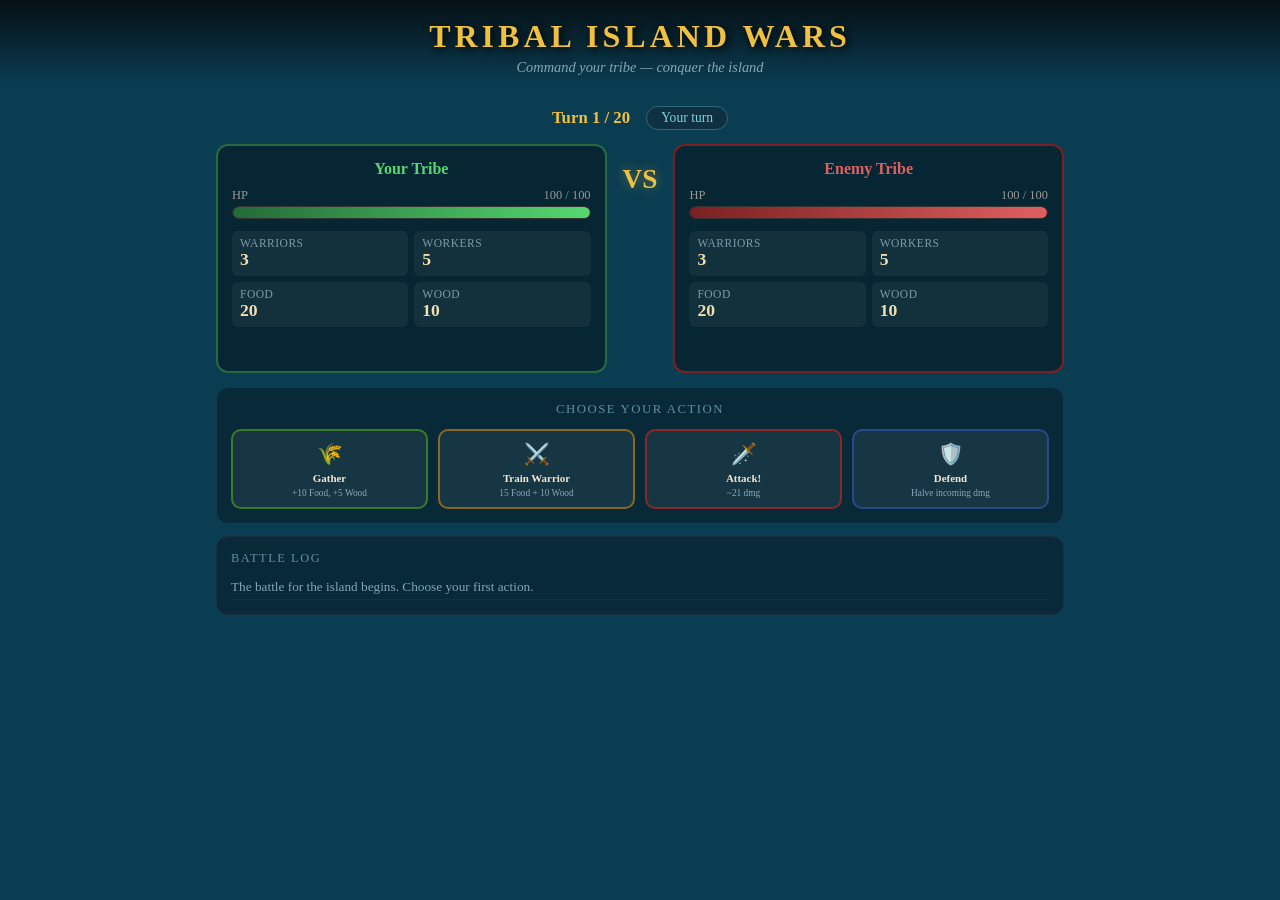
==== index.html @ c3340151 "Add tribal island turn-based strategy game Single-file browser game: player commands a tribe against" ====
<!DOCTYPE html>
<html lang="en">
<head>
<meta charset="UTF-8">
<meta name="viewport" content="width=device-width, initial-scale=1.0">
<title>Tribal Island Wars</title>
<style>
* { box-sizing: border-box; margin: 0; padding: 0; }

body {
  font-family: 'Georgia', serif;
  background: #0a3d52;
  color: #f0e6d3;
  min-height: 100vh;
  display: flex;
  flex-direction: column;
  align-items: center;
}

header {
  text-align: center;
  padding: 18px 20px 10px;
  width: 100%;
  background: linear-gradient(180deg, #061015 0%, transparent 100%);
}

h1 {
  font-size: 2em;
  color: #f0c040;
  text-shadow: 2px 2px 8px #000;
  letter-spacing: 4px;
}

.subtitle {
  color: #80a8b8;
  font-style: italic;
  font-size: 0.9em;
  margin-top: 4px;
}

.game-container {
  width: 100%;
  max-width: 880px;
  padding: 10px 16px 24px;
}

/* ── Turn bar ── */
.turn-bar {
  display: flex;
  justify-content: center;
  align-items: center;
  gap: 16px;
  margin: 10px 0 14px;
}

.turn-label {
  font-size: 1.05em;
  color: #f0c040;
  font-weight: bold;
}

.phase-pill {
  background: #0f3040;
  border: 1px solid #2a6a7a;
  border-radius: 20px;
  padding: 3px 14px;
  font-size: 0.85em;
  color: #80d0e0;
}

/* ── Tribes panel ── */
.tribes-panel {
  display: grid;
  grid-template-columns: 1fr auto 1fr;
  gap: 12px;
  margin-bottom: 14px;
  align-items: start;
}

.tribe-card {
  background: rgba(0,0,0,0.38);
  border-radius: 12px;
  padding: 14px;
  border: 2px solid transparent;
  transition: border-color 0.3s;
}
.tribe-card.player { border-color: #286a40; }
.tribe-card.enemy  { border-color: #7a2020; }

.tribe-name {
  font-size: 1em;
  font-weight: bold;
  text-align: center;
  margin-bottom: 10px;
}
.tribe-card.player .tribe-name { color: #55d870; }
.tribe-card.enemy  .tribe-name { color: #e06060; }

/* HP bar */
.hp-row {
  display: flex;
  justify-content: space-between;
  font-size: 0.78em;
  color: #999;
  margin-bottom: 3px;
}
.hp-bar {
  height: 13px;
  background: #111;
  border-radius: 7px;
  overflow: hidden;
  border: 1px solid #333;
  margin-bottom: 12px;
}
.hp-fill {
  height: 100%;
  border-radius: 7px;
  transition: width 0.4s ease;
}
.player .hp-fill        { background: linear-gradient(90deg, #246a36, #55d870); }
.player .hp-fill.low    { background: linear-gradient(90deg, #7a6000, #d0b000); }
.player .hp-fill.crit   { background: linear-gradient(90deg, #7a2000, #d04000); }
.enemy  .hp-fill        { background: linear-gradient(90deg, #7a2020, #e06060); }
.enemy  .hp-fill.low    { background: linear-gradient(90deg, #7a6000, #d0b000); }
.enemy  .hp-fill.crit   { background: linear-gradient(90deg, #7a2000, #d04000); }

/* Stats grid */
.stats-grid {
  display: grid;
  grid-template-columns: 1fr 1fr;
  gap: 6px;
}
.stat {
  background: rgba(255,255,255,0.05);
  border-radius: 6px;
  padding: 6px 8px;
}
.stat-label {
  font-size: 0.72em;
  color: #7a9aaa;
  text-transform: uppercase;
  letter-spacing: 0.5px;
}
.stat-value {
  font-size: 1.1em;
  font-weight: bold;
  color: #f0e0b0;
}

.badges {
  margin-top: 8px;
  min-height: 22px;
  display: flex;
  gap: 6px;
  flex-wrap: wrap;
}
.badge {
  border-radius: 4px;
  padding: 2px 8px;
  font-size: 0.74em;
  border: 1px solid;
}
.badge.defending {
  background: #101830;
  color: #6080e0;
  border-color: #2040a0;
}

/* VS */
.vs-col {
  display: flex;
  align-items: center;
  justify-content: center;
  padding: 20px 4px;
  font-size: 1.7em;
  font-weight: bold;
  color: #f0c040;
  text-shadow: 0 0 12px #f0c04070;
}

/* ── Action panel ── */
.action-panel {
  background: rgba(0,0,0,0.32);
  border-radius: 12px;
  padding: 14px;
  margin-bottom: 12px;
  border: 1px solid #1a3a4a;
}
.action-title {
  text-align: center;
  font-size: 0.8em;
  color: #6090a0;
  text-transform: uppercase;
  letter-spacing: 1.5px;
  margin-bottom: 12px;
}
.action-buttons {
  display: grid;
  grid-template-columns: repeat(4, 1fr);
  gap: 10px;
}
.action-btn {
  background: rgba(255,255,255,0.06);
  border: 2px solid rgba(255,255,255,0.12);
  border-radius: 10px;
  padding: 10px 6px 8px;
  cursor: pointer;
  color: #f0e6d3;
  font-family: inherit;
  text-align: center;
  transition: background 0.15s, transform 0.15s, border-color 0.15s;
  line-height: 1.3;
}
.action-btn:hover:not(:disabled) {
  transform: translateY(-2px);
  background: rgba(255,255,255,0.13);
}
.action-btn:active:not(:disabled) { transform: translateY(0); }
.action-btn:disabled { opacity: 0.38; cursor: not-allowed; }

.btn-icon { font-size: 1.55em; display: block; margin-bottom: 3px; }
.btn-name { font-size: 0.82em; font-weight: bold; display: block; }
.btn-cost { font-size: 0.7em; color: #8aa8b8; display: block; margin-top: 2px; }

.action-btn.gather { border-color: #3a7a28; }
.action-btn.gather:hover:not(:disabled) { background: rgba(58,122,40,0.22); }
.action-btn.train  { border-color: #8a6820; }
.action-btn.train:hover:not(:disabled)  { background: rgba(138,104,32,0.22); }
.action-btn.attack { border-color: #8a2828; }
.action-btn.attack:hover:not(:disabled) { background: rgba(138,40,40,0.22); }
.action-btn.defend { border-color: #284a8a; }
.action-btn.defend:hover:not(:disabled) { background: rgba(40,74,138,0.22); }

.enemy-thinking {
  text-align: center;
  color: #e06060;
  font-style: italic;
  font-size: 0.88em;
  padding: 6px;
  display: none;
}

/* ── Log panel ── */
.log-panel {
  background: rgba(0,0,0,0.32);
  border-radius: 12px;
  padding: 14px;
  border: 1px solid #1a2e3e;
  max-height: 180px;
  overflow-y: auto;
}
.log-title {
  font-size: 0.78em;
  color: #6090a0;
  text-transform: uppercase;
  letter-spacing: 1.5px;
  margin-bottom: 8px;
}
.log-entry {
  font-size: 0.83em;
  padding: 3px 0;
  border-bottom: 1px solid rgba(255,255,255,0.04);
  line-height: 1.45;
}
.log-entry.turn-header  { color: #f0c040; font-weight: bold; padding-top: 6px; }
.log-entry.player-act   { color: #70d880; }
.log-entry.enemy-act    { color: #e07070; }
.log-entry.combat       { color: #d8b840; }
.log-entry.info         { color: #80a8b8; }

/* ── Game Over overlay ── */
.gameover-overlay {
  display: none;
  position: fixed;
  inset: 0;
  background: rgba(0,0,0,0.82);
  z-index: 100;
  align-items: center;
  justify-content: center;
}
.gameover-overlay.show { display: flex; }
.gameover-card {
  background: #0a1824;
  border: 3px solid #f0c040;
  border-radius: 16px;
  padding: 36px 52px;
  text-align: center;
  max-width: 420px;
  width: 90%;
}
.gameover-title {
  font-size: 2.4em;
  font-weight: bold;
  margin-bottom: 10px;
}
.gameover-title.win  { color: #55d870; }
.gameover-title.lose { color: #e06060; }
.gameover-title.draw { color: #f0c040; }
.gameover-desc {
  color: #90aab8;
  margin-bottom: 24px;
  line-height: 1.5;
}
.restart-btn {
  background: #f0c040;
  color: #0a1824;
  border: none;
  border-radius: 8px;
  padding: 11px 28px;
  font-size: 0.95em;
  font-weight: bold;
  cursor: pointer;
  font-family: inherit;
  transition: background 0.2s;
}
.restart-btn:hover { background: #ffd060; }
</style>
</head>
<body>

<header>
  <h1>TRIBAL ISLAND WARS</h1>
  <p class="subtitle">Command your tribe — conquer the island</p>
</header>

<div class="game-container">

  <div class="turn-bar">
    <span class="turn-label" id="turn-label">Turn 1 / 20</span>
    <span class="phase-pill" id="phase-pill">Your turn</span>
  </div>

  <!-- Tribes -->
  <div class="tribes-panel">

    <div class="tribe-card player" id="player-card">
      <div class="tribe-name">Your Tribe</div>
      <div class="hp-row">
        <span>HP</span><span id="player-hp-text">100 / 100</span>
      </div>
      <div class="hp-bar">
        <div class="hp-fill" id="player-hp-fill" style="width:100%"></div>
      </div>
      <div class="stats-grid">
        <div class="stat"><div class="stat-label">Warriors</div><div class="stat-value" id="player-warriors">3</div></div>
        <div class="stat"><div class="stat-label">Workers</div><div class="stat-value" id="player-workers">5</div></div>
        <div class="stat"><div class="stat-label">Food</div><div class="stat-value" id="player-food">20</div></div>
        <div class="stat"><div class="stat-label">Wood</div><div class="stat-value" id="player-wood">10</div></div>
      </div>
      <div class="badges" id="player-badges"></div>
    </div>

    <div class="vs-col">VS</div>

    <div class="tribe-card enemy" id="enemy-card">
      <div class="tribe-name">Enemy Tribe</div>
      <div class="hp-row">
        <span>HP</span><span id="enemy-hp-text">100 / 100</span>
      </div>
      <div class="hp-bar">
        <div class="hp-fill" id="enemy-hp-fill" style="width:100%"></div>
      </div>
      <div class="stats-grid">
        <div class="stat"><div class="stat-label">Warriors</div><div class="stat-value" id="enemy-warriors">3</div></div>
        <div class="stat"><div class="stat-label">Workers</div><div class="stat-value" id="enemy-workers">5</div></div>
        <div class="stat"><div class="stat-label">Food</div><div class="stat-value" id="enemy-food">20</div></div>
        <div class="stat"><div class="stat-label">Wood</div><div class="stat-value" id="enemy-wood">10</div></div>
      </div>
      <div class="badges" id="enemy-badges"></div>
    </div>

  </div>

  <!-- Actions -->
  <div class="action-panel" id="action-panel">
    <div class="action-title">Choose Your Action</div>
    <div class="action-buttons">
      <button class="action-btn gather" onclick="playerAction('gather')">
        <span class="btn-icon">🌾</span>
        <span class="btn-name">Gather</span>
        <span class="btn-cost" id="gather-hint">+10 Food, +5 Wood</span>
      </button>
      <button class="action-btn train" onclick="playerAction('train')" id="btn-train">
        <span class="btn-icon">⚔️</span>
        <span class="btn-name">Train Warrior</span>
        <span class="btn-cost">15 Food + 10 Wood</span>
      </button>
      <button class="action-btn attack" onclick="playerAction('attack')" id="btn-attack">
        <span class="btn-icon">🗡️</span>
        <span class="btn-name">Attack!</span>
        <span class="btn-cost" id="attack-hint">~21 dmg</span>
      </button>
      <button class="action-btn defend" onclick="playerAction('defend')">
        <span class="btn-icon">🛡️</span>
        <span class="btn-name">Defend</span>
        <span class="btn-cost">Halve incoming dmg</span>
      </button>
    </div>
  </div>

  <div class="enemy-thinking" id="enemy-thinking">Enemy tribe is deciding...</div>

  <!-- Log -->
  <div class="log-panel" id="log-panel">
    <div class="log-title">Battle Log</div>
    <div id="log-entries"></div>
  </div>

</div>

<!-- Game Over -->
<div class="gameover-overlay" id="gameover-overlay">
  <div class="gameover-card">
    <div class="gameover-title" id="gameover-title">Victory!</div>
    <div class="gameover-desc" id="gameover-desc"></div>
    <button class="restart-btn" onclick="restartGame()">Play Again</button>
  </div>
</div>

<script>
// ── Constants ────────────────────────────────────────────────────
const TRAIN_FOOD    = 15;
const TRAIN_WOOD    = 10;
const ATK_PER_W     = 10;   // damage per attacking warrior
const DEF_PER_W     = 3;    // damage reduction per defending warrior
const MIN_DAMAGE    = 3;    // floor damage so attacks always sting
const DEFEND_MULTI  = 0.5;  // damage multiplier when tribe is defending
const MAX_TURNS     = 20;

// ── State ────────────────────────────────────────────────────────
let G = {};

function newTribe(name) {
  return { name, hp: 100, maxHp: 100, warriors: 3, workers: 5, food: 20, wood: 10, defending: false };
}

function initGame() {
  G = {
    turn: 1,
    phase: 'player',   // 'player' | 'enemy' | 'over'
    player: newTribe('Your Tribe'),
    enemy:  newTribe('Enemy Tribe'),
    log: []
  };
}

// ── Logging ──────────────────────────────────────────────────────
function addLog(text, cls = 'info') {
  G.log.push({ text, cls });
  renderLog();
}

function logTurn(n) {
  G.log.push({ text: `── Turn ${n} ──`, cls: 'turn-header' });
  renderLog();
}

// ── Damage calc ──────────────────────────────────────────────────
function calcDamage(attacker, defender) {
  let dmg = attacker.warriors * ATK_PER_W - defender.warriors * DEF_PER_W;
  dmg = Math.max(MIN_DAMAGE, dmg);
  if (defender.defending) dmg = Math.floor(dmg * DEFEND_MULTI);
  return dmg;
}

// ── Player turn ──────────────────────────────────────────────────
function playerAction(action) {
  if (G.phase !== 'player') return;

  const p = G.player;
  const e = G.enemy;

  logTurn(G.turn);

  switch (action) {
    case 'gather': {
      const f = p.workers * 2, w = p.workers * 1;
      p.food += f; p.wood += w;
      addLog(`Your tribe gathers: +${f} food, +${w} wood.`, 'player-act');
      break;
    }
    case 'train': {
      if (p.food < TRAIN_FOOD || p.wood < TRAIN_WOOD) {
        addLog('Not enough resources to train a warrior!', 'info');
        return;
      }
      p.food -= TRAIN_FOOD; p.wood -= TRAIN_WOOD; p.warriors++;
      addLog(`A new warrior joins your tribe! (${p.warriors} warriors total)`, 'player-act');
      break;
    }
    case 'attack': {
      if (p.warriors === 0) {
        addLog('You have no warriors to attack with!', 'info');
        return;
      }
      const dmg = calcDamage(p, e);
      e.hp = Math.max(0, e.hp - dmg);
      addLog(`Your warriors charge! Dealt ${dmg} damage.${e.defending ? ' (enemy was defending)' : ''}`, 'combat');
      break;
    }
    case 'defend': {
      p.defending = true;
      addLog('Your tribe raises defenses — incoming damage halved this turn.', 'player-act');
      break;
    }
  }

  G.phase = 'enemy';
  renderUI();
  if (checkOver()) return;

  setActionsEnabled(false);
  document.getElementById('enemy-thinking').style.display = 'block';
  setTimeout(enemyTurn, 800);
}

// ── Enemy AI ─────────────────────────────────────────────────────
function enemyTurn() {
  document.getElementById('enemy-thinking').style.display = 'none';

  const e = G.enemy;
  const p = G.player;
  e.defending = false;

  const canTrain     = e.food >= TRAIN_FOOD && e.wood >= TRAIN_WOOD;
  const needsRes     = e.food < TRAIN_FOOD || e.wood < TRAIN_WOOD;
  const hasWarriors  = e.warriors > 0;
  const r            = Math.random();

  let action;
  if (!hasWarriors || (needsRes && e.warriors < 3))    action = 'gather';
  else if (canTrain && e.warriors < 5 && r < 0.45)     action = 'train';
  else if (hasWarriors && r < 0.65)                    action = 'attack';
  else if (needsRes)                                   action = 'gather';
  else if (r < 0.5)                                    action = 'gather';
  else                                                 action = 'defend';

  switch (action) {
    case 'gather': {
      const f = e.workers * 2, w = e.workers * 1;
      e.food += f; e.wood += w;
      addLog(`Enemy tribe gathers: +${f} food, +${w} wood.`, 'enemy-act');
      break;
    }
    case 'train': {
      e.food -= TRAIN_FOOD; e.wood -= TRAIN_WOOD; e.warriors++;
      addLog(`Enemy tribe trains a new warrior! (${e.warriors} warriors total)`, 'enemy-act');
      break;
    }
    case 'attack': {
      const dmg = calcDamage(e, p);
      p.hp = Math.max(0, p.hp - dmg);
      addLog(`Enemy warriors attack! Dealt ${dmg} damage to your tribe.${p.defending ? ' (you were defending)' : ''}`, 'combat');
      break;
    }
    case 'defend': {
      e.defending = true;
      addLog('Enemy tribe raises defenses.', 'enemy-act');
      break;
    }
  }

  p.defending = false;
  G.turn++;
  G.phase = 'player';

  renderUI();
  setActionsEnabled(true);

  if (checkOver()) return;
  if (G.turn > MAX_TURNS) { endGame('timeout'); }
}

// ── Win condition ────────────────────────────────────────────────
function checkOver() {
  if (G.player.hp <= 0) { endGame('lose'); return true; }
  if (G.enemy.hp  <= 0) { endGame('win');  return true; }
  return false;
}

function endGame(result) {
  G.phase = 'over';
  setActionsEnabled(false);
  renderUI();

  const title = document.getElementById('gameover-title');
  const desc  = document.getElementById('gameover-desc');
  const p = G.player, e = G.enemy;

  if (result === 'win') {
    title.textContent = 'Victory!';
    title.className = 'gameover-title win';
    desc.textContent = 'Your warriors have crushed the enemy tribe. The island is yours!';
  } else if (result === 'lose') {
    title.textContent = 'Defeated';
    title.className = 'gameover-title lose';
    desc.textContent = 'Your tribe has fallen. The enemy claims the island.';
  } else {
    if (p.hp > e.hp) {
      title.textContent = 'Victory!';
      title.className = 'gameover-title win';
      desc.textContent = `20 turns are up! Your tribe stands stronger (${p.hp} vs ${e.hp} HP). You hold the island!`;
    } else if (e.hp > p.hp) {
      title.textContent = 'Defeated';
      title.className = 'gameover-title lose';
      desc.textContent = `20 turns are up. The enemy outlasted you (${e.hp} vs ${p.hp} HP). The island is lost.`;
    } else {
      title.textContent = 'Stalemate';
      title.className = 'gameover-title draw';
      desc.textContent = `Both tribes are equally matched after 20 turns. A tense peace settles over the island.`;
    }
  }

  document.getElementById('gameover-overlay').classList.add('show');
}

function restartGame() {
  document.getElementById('gameover-overlay').classList.remove('show');
  initGame();
  renderUI();
  setActionsEnabled(true);
  document.getElementById('log-entries').innerHTML = '';
  addLog('A new battle for the island begins. Choose your action wisely.', 'info');
}

// ── Render ───────────────────────────────────────────────────────
function renderUI() {
  const { player: p, enemy: e, turn } = G;

  document.getElementById('turn-label').textContent = `Turn ${Math.min(turn, MAX_TURNS)} / ${MAX_TURNS}`;
  document.getElementById('phase-pill').textContent  = G.phase === 'player' ? 'Your turn' : "Enemy's turn";

  renderTribe('player', p);
  renderTribe('enemy',  e);

  // Dynamic hints
  document.getElementById('gather-hint').textContent = `+${p.workers * 2} Food, +${p.workers} Wood`;
  const expectedDmg = calcDamage(p, e);
  document.getElementById('attack-hint').textContent = `~${expectedDmg} dmg`;

  // Button disabled states (during player's turn)
  document.getElementById('btn-train').disabled  = p.food < TRAIN_FOOD || p.wood < TRAIN_WOOD;
  document.getElementById('btn-attack').disabled = p.warriors === 0;
}

function renderTribe(side, tribe) {
  const pct = (tribe.hp / tribe.maxHp) * 100;
  document.getElementById(`${side}-hp-text`).textContent = `${tribe.hp} / ${tribe.maxHp}`;

  const fill = document.getElementById(`${side}-hp-fill`);
  fill.style.width = pct + '%';
  fill.className = 'hp-fill' + (pct <= 25 ? ' crit' : pct <= 50 ? ' low' : '');

  document.getElementById(`${side}-warriors`).textContent = tribe.warriors;
  document.getElementById(`${side}-workers`).textContent  = tribe.workers;
  document.getElementById(`${side}-food`).textContent     = tribe.food;
  document.getElementById(`${side}-wood`).textContent     = tribe.wood;

  const badges = document.getElementById(`${side}-badges`);
  badges.innerHTML = '';
  if (tribe.defending) {
    const b = document.createElement('span');
    b.className = 'badge defending';
    b.textContent = '🛡️ Defending';
    badges.appendChild(b);
  }
}

function renderLog() {
  const container = document.getElementById('log-entries');
  container.innerHTML = '';
  const recent = G.log.slice(-40);
  for (const entry of recent) {
    const div = document.createElement('div');
    div.className = `log-entry ${entry.cls}`;
    div.textContent = entry.text;
    container.appendChild(div);
  }
  const panel = document.getElementById('log-panel');
  panel.scrollTop = panel.scrollHeight;
}

function setActionsEnabled(enabled) {
  document.querySelectorAll('.action-btn').forEach(btn => {
    btn.disabled = !enabled;
  });
  if (enabled) {
    // Re-apply contextual disabled states
    document.getElementById('btn-train').disabled  = G.player.food < TRAIN_FOOD || G.player.wood < TRAIN_WOOD;
    document.getElementById('btn-attack').disabled = G.player.warriors === 0;
  }
}

// ── Boot ─────────────────────────────────────────────────────────
initGame();
renderUI();
addLog('The battle for the island begins. Choose your first action.', 'info');
</script>
</body>
</html>
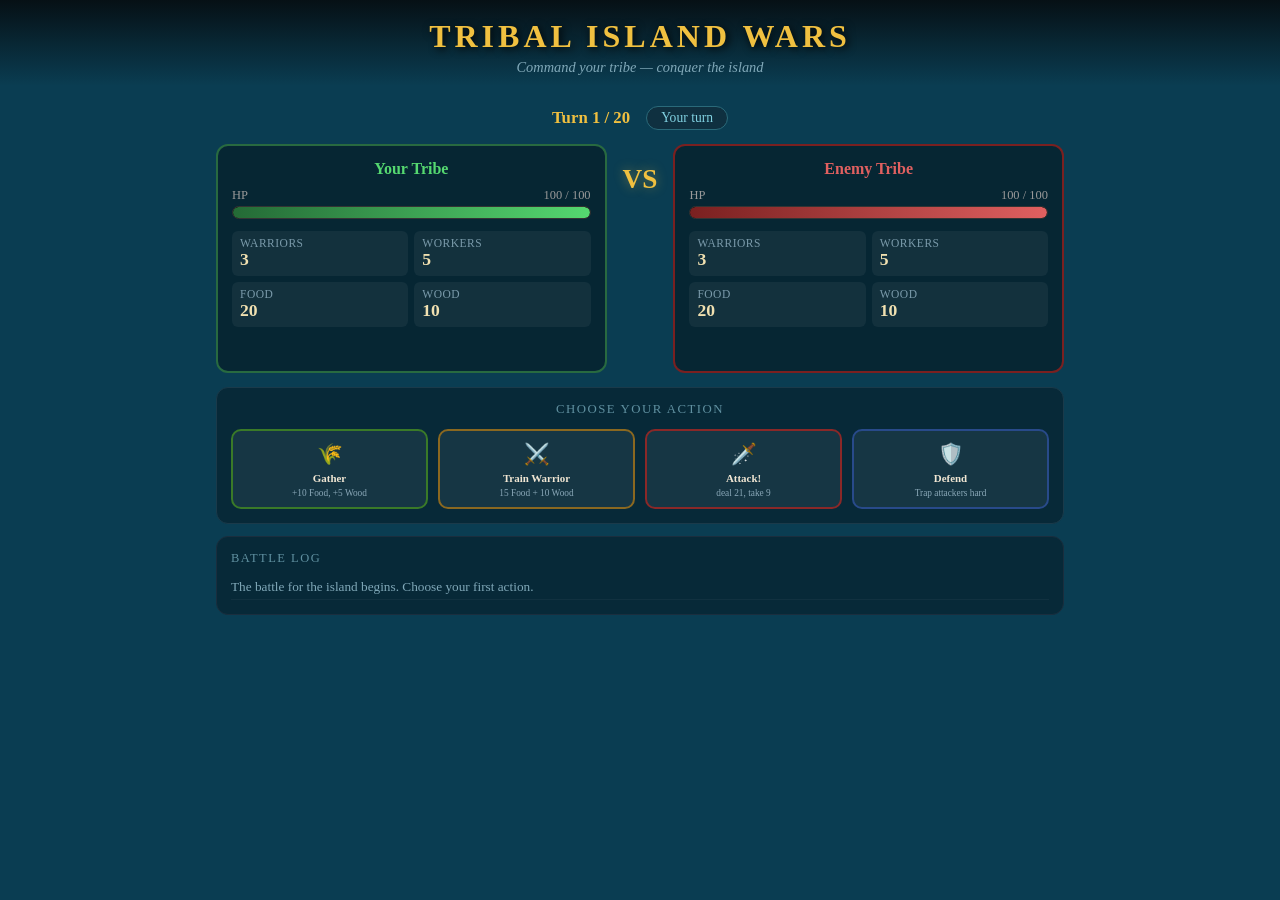
==== commit 122bb628: "Add mutual combat with defensive trap mechanic Attacking now deals damage to both sides. The attacke" ====
--- a/index.html
+++ b/index.html
@@ -393,7 +393,7 @@
       <button class="action-btn defend" onclick="playerAction('defend')">
         <span class="btn-icon">🛡️</span>
         <span class="btn-name">Defend</span>
-        <span class="btn-cost">Halve incoming dmg</span>
+        <span class="btn-cost">Trap attackers hard</span>
       </button>
     </div>
   </div>
@@ -419,13 +419,9 @@
 
 <script>
 // ── Constants ────────────────────────────────────────────────────
-const TRAIN_FOOD    = 15;
-const TRAIN_WOOD    = 10;
-const ATK_PER_W     = 10;   // damage per attacking warrior
-const DEF_PER_W     = 3;    // damage reduction per defending warrior
-const MIN_DAMAGE    = 3;    // floor damage so attacks always sting
-const DEFEND_MULTI  = 0.5;  // damage multiplier when tribe is defending
-const MAX_TURNS     = 20;
+const TRAIN_FOOD  = 15;
+const TRAIN_WOOD  = 10;
+const MAX_TURNS   = 20;
 
 // ── State ────────────────────────────────────────────────────────
 let G = {};
@@ -455,12 +451,22 @@
   renderLog();
 }
 
-// ── Damage calc ──────────────────────────────────────────────────
-function calcDamage(attacker, defender) {
-  let dmg = attacker.warriors * ATK_PER_W - defender.warriors * DEF_PER_W;
-  dmg = Math.max(MIN_DAMAGE, dmg);
-  if (defender.defending) dmg = Math.floor(dmg * DEFEND_MULTI);
-  return dmg;
+// ── Combat calc ──────────────────────────────────────────────────
+// Returns how much each side takes when `atk` attacks `def`.
+// If defender is defending: TRAP — attacker takes more than they deal.
+// Normal: attacker has clear advantage but still takes counter-damage.
+function calcCombat(atkW, defW, defIsDefending) {
+  if (defIsDefending) {
+    // Trap: defender was ready, punishes the attacker heavily
+    const attackerTakes = Math.max(5,  defW * 10 - atkW * 2);
+    const defenderTakes = Math.max(1,  atkW *  5 - defW * 1);
+    return { attackerTakes, defenderTakes };
+  } else {
+    // Normal fight: attacker deals ~2x what they receive
+    const defenderTakes = Math.max(3, atkW * 10 - defW * 3);
+    const attackerTakes = Math.max(1, defW *  5 - atkW * 2);
+    return { attackerTakes, defenderTakes };
+  }
 }
 
 // ── Player turn ──────────────────────────────────────────────────
@@ -493,14 +499,19 @@
         addLog('You have no warriors to attack with!', 'info');
         return;
       }
-      const dmg = calcDamage(p, e);
-      e.hp = Math.max(0, e.hp - dmg);
-      addLog(`Your warriors charge! Dealt ${dmg} damage.${e.defending ? ' (enemy was defending)' : ''}`, 'combat');
+      const { attackerTakes, defenderTakes } = calcCombat(p.warriors, e.warriors, e.defending);
+      e.hp = Math.max(0, e.hp - defenderTakes);
+      p.hp = Math.max(0, p.hp - attackerTakes);
+      if (e.defending) {
+        addLog(`You charged into their defenses! TRAP — you dealt ${defenderTakes} but took ${attackerTakes} damage!`, 'combat');
+      } else {
+        addLog(`Your warriors charge! Dealt ${defenderTakes} dmg, took ${attackerTakes} dmg in return.`, 'combat');
+      }
       break;
     }
     case 'defend': {
       p.defending = true;
-      addLog('Your tribe raises defenses — incoming damage halved this turn.', 'player-act');
+      addLog('Your tribe sets a defensive trap — attackers will suffer for it.', 'player-act');
       break;
     }
   }
@@ -522,18 +533,20 @@
   const p = G.player;
   e.defending = false;
 
-  const canTrain     = e.food >= TRAIN_FOOD && e.wood >= TRAIN_WOOD;
-  const needsRes     = e.food < TRAIN_FOOD || e.wood < TRAIN_WOOD;
-  const hasWarriors  = e.warriors > 0;
-  const r            = Math.random();
+  const canTrain    = e.food >= TRAIN_FOOD && e.wood >= TRAIN_WOOD;
+  const needsRes    = e.food < TRAIN_FOOD || e.wood < TRAIN_WOOD;
+  const hasWarriors = e.warriors > 0;
+  const playerStrong = p.warriors >= 4; // player likely to attack — good time to set trap
+  const r = Math.random();
 
   let action;
-  if (!hasWarriors || (needsRes && e.warriors < 3))    action = 'gather';
-  else if (canTrain && e.warriors < 5 && r < 0.45)     action = 'train';
-  else if (hasWarriors && r < 0.65)                    action = 'attack';
-  else if (needsRes)                                   action = 'gather';
-  else if (r < 0.5)                                    action = 'gather';
-  else                                                 action = 'defend';
+  if (!hasWarriors || (needsRes && e.warriors < 3))          action = 'gather';
+  else if (canTrain && e.warriors < 5 && r < 0.38)           action = 'train';
+  else if (playerStrong && e.warriors >= 3 && r < 0.35)      action = 'defend'; // lure trap
+  else if (hasWarriors && r < 0.62)                          action = 'attack';
+  else if (needsRes)                                         action = 'gather';
+  else if (r < 0.5)                                          action = 'gather';
+  else                                                       action = 'defend';
 
   switch (action) {
     case 'gather': {
@@ -548,14 +561,19 @@
       break;
     }
     case 'attack': {
-      const dmg = calcDamage(e, p);
-      p.hp = Math.max(0, p.hp - dmg);
-      addLog(`Enemy warriors attack! Dealt ${dmg} damage to your tribe.${p.defending ? ' (you were defending)' : ''}`, 'combat');
+      const { attackerTakes, defenderTakes } = calcCombat(e.warriors, p.warriors, p.defending);
+      p.hp = Math.max(0, p.hp - defenderTakes);
+      e.hp = Math.max(0, e.hp - attackerTakes);
+      if (p.defending) {
+        addLog(`Enemy charged into your trap! They dealt ${defenderTakes} but took ${attackerTakes} damage!`, 'combat');
+      } else {
+        addLog(`Enemy warriors attack! Dealt ${defenderTakes} dmg to you, took ${attackerTakes} dmg back.`, 'combat');
+      }
       break;
     }
     case 'defend': {
       e.defending = true;
-      addLog('Enemy tribe raises defenses.', 'enemy-act');
+      addLog('Enemy tribe sets a defensive trap!', 'enemy-act');
       break;
     }
   }
@@ -635,8 +653,10 @@
 
   // Dynamic hints
   document.getElementById('gather-hint').textContent = `+${p.workers * 2} Food, +${p.workers} Wood`;
-  const expectedDmg = calcDamage(p, e);
-  document.getElementById('attack-hint').textContent = `~${expectedDmg} dmg`;
+  const { attackerTakes: selfDmg, defenderTakes: dealDmg } = calcCombat(p.warriors, e.warriors, e.defending);
+  document.getElementById('attack-hint').textContent = e.defending
+    ? `TRAP! deal ${dealDmg}, take ${selfDmg}`
+    : `deal ${dealDmg}, take ${selfDmg}`;
 
   // Button disabled states (during player's turn)
   document.getElementById('btn-train').disabled  = p.food < TRAIN_FOOD || p.wood < TRAIN_WOOD;
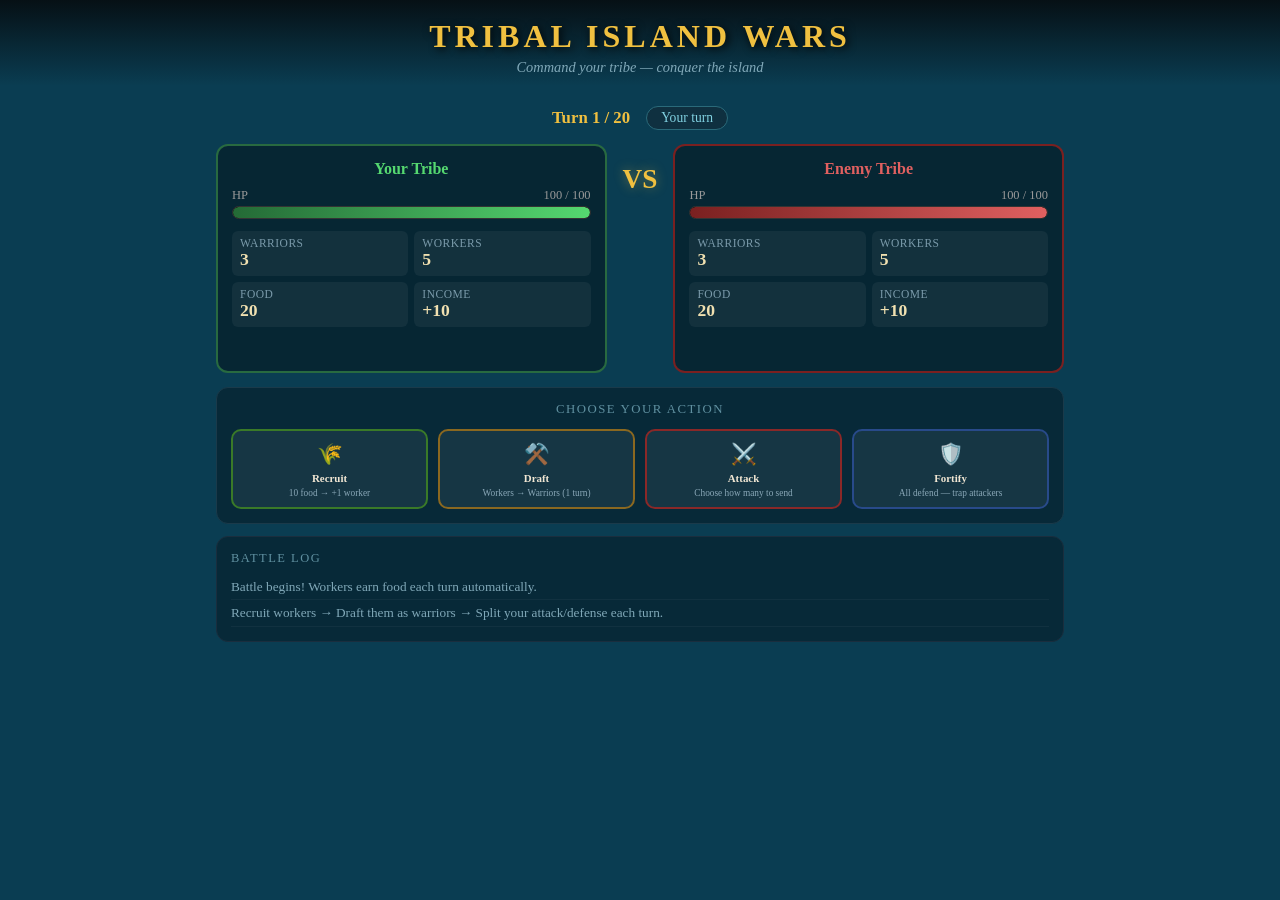
==== commit 681db9a7: "Redesign economy and combat split system - Remove Wood; Food is the only resource, earned automatica" ====
--- a/index.html
+++ b/index.html
@@ -6,313 +6,101 @@
 <title>Tribal Island Wars</title>
 <style>
 * { box-sizing: border-box; margin: 0; padding: 0; }
-
-body {
-  font-family: 'Georgia', serif;
-  background: #0a3d52;
-  color: #f0e6d3;
-  min-height: 100vh;
-  display: flex;
-  flex-direction: column;
-  align-items: center;
-}
-
-header {
-  text-align: center;
-  padding: 18px 20px 10px;
-  width: 100%;
-  background: linear-gradient(180deg, #061015 0%, transparent 100%);
-}
-
-h1 {
-  font-size: 2em;
-  color: #f0c040;
-  text-shadow: 2px 2px 8px #000;
-  letter-spacing: 4px;
-}
-
-.subtitle {
-  color: #80a8b8;
-  font-style: italic;
-  font-size: 0.9em;
-  margin-top: 4px;
-}
-
-.game-container {
-  width: 100%;
-  max-width: 880px;
-  padding: 10px 16px 24px;
-}
-
-/* ── Turn bar ── */
-.turn-bar {
-  display: flex;
-  justify-content: center;
-  align-items: center;
-  gap: 16px;
-  margin: 10px 0 14px;
-}
-
-.turn-label {
-  font-size: 1.05em;
-  color: #f0c040;
-  font-weight: bold;
-}
-
-.phase-pill {
-  background: #0f3040;
-  border: 1px solid #2a6a7a;
-  border-radius: 20px;
-  padding: 3px 14px;
-  font-size: 0.85em;
-  color: #80d0e0;
-}
-
-/* ── Tribes panel ── */
-.tribes-panel {
-  display: grid;
-  grid-template-columns: 1fr auto 1fr;
-  gap: 12px;
-  margin-bottom: 14px;
-  align-items: start;
-}
-
-.tribe-card {
-  background: rgba(0,0,0,0.38);
-  border-radius: 12px;
-  padding: 14px;
-  border: 2px solid transparent;
-  transition: border-color 0.3s;
-}
+body { font-family: 'Georgia', serif; background: #0a3d52; color: #f0e6d3; min-height: 100vh; display: flex; flex-direction: column; align-items: center; }
+header { text-align: center; padding: 18px 20px 10px; width: 100%; background: linear-gradient(180deg, #061015 0%, transparent 100%); }
+h1 { font-size: 2em; color: #f0c040; text-shadow: 2px 2px 8px #000; letter-spacing: 4px; }
+.subtitle { color: #80a8b8; font-style: italic; font-size: 0.9em; margin-top: 4px; }
+.game-container { width: 100%; max-width: 880px; padding: 10px 16px 24px; }
+
+.turn-bar { display: flex; justify-content: center; align-items: center; gap: 16px; margin: 10px 0 14px; }
+.turn-label { font-size: 1.05em; color: #f0c040; font-weight: bold; }
+.phase-pill { background: #0f3040; border: 1px solid #2a6a7a; border-radius: 20px; padding: 3px 14px; font-size: 0.85em; color: #80d0e0; }
+
+.tribes-panel { display: grid; grid-template-columns: 1fr auto 1fr; gap: 12px; margin-bottom: 14px; align-items: start; }
+.tribe-card { background: rgba(0,0,0,0.38); border-radius: 12px; padding: 14px; border: 2px solid transparent; }
 .tribe-card.player { border-color: #286a40; }
 .tribe-card.enemy  { border-color: #7a2020; }
-
-.tribe-name {
-  font-size: 1em;
-  font-weight: bold;
-  text-align: center;
-  margin-bottom: 10px;
-}
+.tribe-name { font-size: 1em; font-weight: bold; text-align: center; margin-bottom: 10px; }
 .tribe-card.player .tribe-name { color: #55d870; }
 .tribe-card.enemy  .tribe-name { color: #e06060; }
 
-/* HP bar */
-.hp-row {
-  display: flex;
-  justify-content: space-between;
-  font-size: 0.78em;
-  color: #999;
-  margin-bottom: 3px;
-}
-.hp-bar {
-  height: 13px;
-  background: #111;
-  border-radius: 7px;
-  overflow: hidden;
-  border: 1px solid #333;
-  margin-bottom: 12px;
-}
-.hp-fill {
-  height: 100%;
-  border-radius: 7px;
-  transition: width 0.4s ease;
-}
-.player .hp-fill        { background: linear-gradient(90deg, #246a36, #55d870); }
-.player .hp-fill.low    { background: linear-gradient(90deg, #7a6000, #d0b000); }
-.player .hp-fill.crit   { background: linear-gradient(90deg, #7a2000, #d04000); }
-.enemy  .hp-fill        { background: linear-gradient(90deg, #7a2020, #e06060); }
-.enemy  .hp-fill.low    { background: linear-gradient(90deg, #7a6000, #d0b000); }
-.enemy  .hp-fill.crit   { background: linear-gradient(90deg, #7a2000, #d04000); }
-
-/* Stats grid */
-.stats-grid {
-  display: grid;
-  grid-template-columns: 1fr 1fr;
-  gap: 6px;
-}
-.stat {
-  background: rgba(255,255,255,0.05);
-  border-radius: 6px;
-  padding: 6px 8px;
-}
-.stat-label {
-  font-size: 0.72em;
-  color: #7a9aaa;
-  text-transform: uppercase;
-  letter-spacing: 0.5px;
-}
-.stat-value {
-  font-size: 1.1em;
-  font-weight: bold;
-  color: #f0e0b0;
-}
-
-.badges {
-  margin-top: 8px;
-  min-height: 22px;
-  display: flex;
-  gap: 6px;
-  flex-wrap: wrap;
-}
-.badge {
-  border-radius: 4px;
-  padding: 2px 8px;
-  font-size: 0.74em;
-  border: 1px solid;
-}
-.badge.defending {
-  background: #101830;
-  color: #6080e0;
-  border-color: #2040a0;
-}
-
-/* VS */
-.vs-col {
-  display: flex;
-  align-items: center;
-  justify-content: center;
-  padding: 20px 4px;
-  font-size: 1.7em;
-  font-weight: bold;
-  color: #f0c040;
-  text-shadow: 0 0 12px #f0c04070;
-}
-
-/* ── Action panel ── */
-.action-panel {
-  background: rgba(0,0,0,0.32);
-  border-radius: 12px;
-  padding: 14px;
-  margin-bottom: 12px;
-  border: 1px solid #1a3a4a;
-}
-.action-title {
-  text-align: center;
-  font-size: 0.8em;
-  color: #6090a0;
-  text-transform: uppercase;
-  letter-spacing: 1.5px;
-  margin-bottom: 12px;
-}
-.action-buttons {
-  display: grid;
-  grid-template-columns: repeat(4, 1fr);
-  gap: 10px;
-}
-.action-btn {
-  background: rgba(255,255,255,0.06);
-  border: 2px solid rgba(255,255,255,0.12);
-  border-radius: 10px;
-  padding: 10px 6px 8px;
-  cursor: pointer;
-  color: #f0e6d3;
-  font-family: inherit;
-  text-align: center;
-  transition: background 0.15s, transform 0.15s, border-color 0.15s;
-  line-height: 1.3;
-}
-.action-btn:hover:not(:disabled) {
-  transform: translateY(-2px);
-  background: rgba(255,255,255,0.13);
-}
-.action-btn:active:not(:disabled) { transform: translateY(0); }
+.hp-row { display: flex; justify-content: space-between; font-size: 0.78em; color: #999; margin-bottom: 3px; }
+.hp-bar { height: 13px; background: #111; border-radius: 7px; overflow: hidden; border: 1px solid #333; margin-bottom: 12px; }
+.hp-fill { height: 100%; border-radius: 7px; transition: width 0.4s ease; }
+.player .hp-fill      { background: linear-gradient(90deg, #246a36, #55d870); }
+.player .hp-fill.low  { background: linear-gradient(90deg, #7a6000, #d0b000); }
+.player .hp-fill.crit { background: linear-gradient(90deg, #7a2000, #d04000); }
+.enemy  .hp-fill      { background: linear-gradient(90deg, #7a2020, #e06060); }
+.enemy  .hp-fill.low  { background: linear-gradient(90deg, #7a6000, #d0b000); }
+.enemy  .hp-fill.crit { background: linear-gradient(90deg, #7a2000, #d04000); }
+
+.stats-grid { display: grid; grid-template-columns: 1fr 1fr; gap: 6px; }
+.stat { background: rgba(255,255,255,0.05); border-radius: 6px; padding: 6px 8px; }
+.stat-label { font-size: 0.72em; color: #7a9aaa; text-transform: uppercase; letter-spacing: 0.5px; }
+.stat-value { font-size: 1.1em; font-weight: bold; color: #f0e0b0; }
+
+.badges { margin-top: 8px; min-height: 22px; display: flex; gap: 6px; flex-wrap: wrap; }
+.badge { border-radius: 4px; padding: 2px 8px; font-size: 0.74em; border: 1px solid; }
+.badge.training  { background: #101820; color: #c8d850; border-color: #505810; }
+.badge.fortified { background: #101830; color: #6080e0; border-color: #2040a0; }
+.badge.attacking { background: #200808; color: #e06060; border-color: #601010; }
+
+.vs-col { display: flex; align-items: center; justify-content: center; padding: 20px 4px; font-size: 1.7em; font-weight: bold; color: #f0c040; text-shadow: 0 0 12px #f0c04070; }
+
+.action-panel { background: rgba(0,0,0,0.32); border-radius: 12px; padding: 14px; margin-bottom: 12px; border: 1px solid #1a3a4a; }
+.action-title { text-align: center; font-size: 0.8em; color: #6090a0; text-transform: uppercase; letter-spacing: 1.5px; margin-bottom: 12px; }
+.action-buttons { display: grid; grid-template-columns: repeat(4, 1fr); gap: 10px; }
+.action-btn { background: rgba(255,255,255,0.06); border: 2px solid rgba(255,255,255,0.12); border-radius: 10px; padding: 10px 6px 8px; cursor: pointer; color: #f0e6d3; font-family: inherit; text-align: center; transition: background 0.15s, transform 0.15s; line-height: 1.3; }
+.action-btn:hover:not(:disabled) { transform: translateY(-2px); background: rgba(255,255,255,0.13); }
 .action-btn:disabled { opacity: 0.38; cursor: not-allowed; }
-
 .btn-icon { font-size: 1.55em; display: block; margin-bottom: 3px; }
 .btn-name { font-size: 0.82em; font-weight: bold; display: block; }
 .btn-cost { font-size: 0.7em; color: #8aa8b8; display: block; margin-top: 2px; }
-
-.action-btn.gather { border-color: #3a7a28; }
-.action-btn.gather:hover:not(:disabled) { background: rgba(58,122,40,0.22); }
-.action-btn.train  { border-color: #8a6820; }
-.action-btn.train:hover:not(:disabled)  { background: rgba(138,104,32,0.22); }
-.action-btn.attack { border-color: #8a2828; }
-.action-btn.attack:hover:not(:disabled) { background: rgba(138,40,40,0.22); }
-.action-btn.defend { border-color: #284a8a; }
-.action-btn.defend:hover:not(:disabled) { background: rgba(40,74,138,0.22); }
-
-.enemy-thinking {
-  text-align: center;
-  color: #e06060;
-  font-style: italic;
-  font-size: 0.88em;
-  padding: 6px;
-  display: none;
-}
-
-/* ── Log panel ── */
-.log-panel {
-  background: rgba(0,0,0,0.32);
-  border-radius: 12px;
-  padding: 14px;
-  border: 1px solid #1a2e3e;
-  max-height: 180px;
-  overflow-y: auto;
-}
-.log-title {
-  font-size: 0.78em;
-  color: #6090a0;
-  text-transform: uppercase;
-  letter-spacing: 1.5px;
-  margin-bottom: 8px;
-}
-.log-entry {
-  font-size: 0.83em;
-  padding: 3px 0;
-  border-bottom: 1px solid rgba(255,255,255,0.04);
-  line-height: 1.45;
-}
-.log-entry.turn-header  { color: #f0c040; font-weight: bold; padding-top: 6px; }
-.log-entry.player-act   { color: #70d880; }
-.log-entry.enemy-act    { color: #e07070; }
-.log-entry.combat       { color: #d8b840; }
-.log-entry.info         { color: #80a8b8; }
-
-/* ── Game Over overlay ── */
-.gameover-overlay {
-  display: none;
-  position: fixed;
-  inset: 0;
-  background: rgba(0,0,0,0.82);
-  z-index: 100;
-  align-items: center;
-  justify-content: center;
-}
+.action-btn.recruit { border-color: #3a7a28; }
+.action-btn.recruit:hover:not(:disabled) { background: rgba(58,122,40,0.22); }
+.action-btn.draft   { border-color: #8a6820; }
+.action-btn.draft:hover:not(:disabled)   { background: rgba(138,104,32,0.22); }
+.action-btn.attack  { border-color: #8a2828; }
+.action-btn.attack:hover:not(:disabled)  { background: rgba(138,40,40,0.22); }
+.action-btn.fortify { border-color: #284a8a; }
+.action-btn.fortify:hover:not(:disabled) { background: rgba(40,74,138,0.22); }
+
+/* Sub-panels */
+.sub-panel { background: rgba(0,0,0,0.5); border: 1px solid #2a4a5a; border-radius: 10px; padding: 12px 14px; margin-top: 12px; }
+.sub-title { font-size: 0.82em; color: #90b8c8; text-align: center; margin-bottom: 10px; }
+.stepper-row { display: flex; align-items: center; justify-content: center; gap: 14px; margin-bottom: 8px; }
+.step-btn { background: rgba(255,255,255,0.1); border: 1px solid rgba(255,255,255,0.25); border-radius: 6px; width: 34px; height: 34px; font-size: 1.3em; cursor: pointer; color: #f0e6d3; font-family: inherit; line-height: 1; }
+.step-btn:hover:not(:disabled) { background: rgba(255,255,255,0.2); }
+.step-btn:disabled { opacity: 0.3; cursor: not-allowed; }
+.count-num { font-size: 1.8em; font-weight: bold; color: #f0c040; min-width: 44px; text-align: center; }
+.sub-info { font-size: 0.8em; color: #90a8b8; text-align: center; margin-bottom: 10px; line-height: 1.5; }
+.sub-info.trap { color: #e0a040; font-weight: bold; }
+.confirm-btn { display: block; width: 100%; background: rgba(255,255,255,0.1); border: 2px solid rgba(255,255,255,0.28); border-radius: 8px; padding: 9px; font-size: 0.9em; font-weight: bold; color: #f0e6d3; cursor: pointer; font-family: inherit; }
+.confirm-btn:hover { background: rgba(255,255,255,0.2); }
+.cancel-link { display: block; text-align: center; font-size: 0.78em; color: #5080a0; cursor: pointer; margin-top: 8px; }
+.cancel-link:hover { color: #80b0c8; }
+
+.enemy-thinking { text-align: center; color: #e06060; font-style: italic; font-size: 0.88em; padding: 6px; display: none; }
+
+.log-panel { background: rgba(0,0,0,0.32); border-radius: 12px; padding: 14px; border: 1px solid #1a2e3e; max-height: 200px; overflow-y: auto; }
+.log-title { font-size: 0.78em; color: #6090a0; text-transform: uppercase; letter-spacing: 1.5px; margin-bottom: 8px; }
+.log-entry { font-size: 0.83em; padding: 3px 0; border-bottom: 1px solid rgba(255,255,255,0.04); line-height: 1.45; }
+.log-entry.turn-header { color: #f0c040; font-weight: bold; padding-top: 6px; }
+.log-entry.player-act  { color: #70d880; }
+.log-entry.enemy-act   { color: #e07070; }
+.log-entry.combat      { color: #d8b840; }
+.log-entry.income      { color: #6090a0; font-style: italic; }
+.log-entry.info        { color: #80a8b8; }
+
+.gameover-overlay { display: none; position: fixed; inset: 0; background: rgba(0,0,0,0.82); z-index: 100; align-items: center; justify-content: center; }
 .gameover-overlay.show { display: flex; }
-.gameover-card {
-  background: #0a1824;
-  border: 3px solid #f0c040;
-  border-radius: 16px;
-  padding: 36px 52px;
-  text-align: center;
-  max-width: 420px;
-  width: 90%;
-}
-.gameover-title {
-  font-size: 2.4em;
-  font-weight: bold;
-  margin-bottom: 10px;
-}
+.gameover-card { background: #0a1824; border: 3px solid #f0c040; border-radius: 16px; padding: 36px 52px; text-align: center; max-width: 420px; width: 90%; }
+.gameover-title { font-size: 2.4em; font-weight: bold; margin-bottom: 10px; }
 .gameover-title.win  { color: #55d870; }
 .gameover-title.lose { color: #e06060; }
 .gameover-title.draw { color: #f0c040; }
-.gameover-desc {
-  color: #90aab8;
-  margin-bottom: 24px;
-  line-height: 1.5;
-}
-.restart-btn {
-  background: #f0c040;
-  color: #0a1824;
-  border: none;
-  border-radius: 8px;
-  padding: 11px 28px;
-  font-size: 0.95em;
-  font-weight: bold;
-  cursor: pointer;
-  font-family: inherit;
-  transition: background 0.2s;
-}
+.gameover-desc { color: #90aab8; margin-bottom: 24px; line-height: 1.5; }
+.restart-btn { background: #f0c040; color: #0a1824; border: none; border-radius: 8px; padding: 11px 28px; font-size: 0.95em; font-weight: bold; cursor: pointer; font-family: inherit; }
 .restart-btn:hover { background: #ffd060; }
 </style>
 </head>
@@ -330,41 +118,32 @@
     <span class="phase-pill" id="phase-pill">Your turn</span>
   </div>
 
-  <!-- Tribes -->
   <div class="tribes-panel">
 
-    <div class="tribe-card player" id="player-card">
+    <div class="tribe-card player">
       <div class="tribe-name">Your Tribe</div>
-      <div class="hp-row">
-        <span>HP</span><span id="player-hp-text">100 / 100</span>
-      </div>
-      <div class="hp-bar">
-        <div class="hp-fill" id="player-hp-fill" style="width:100%"></div>
-      </div>
+      <div class="hp-row"><span>HP</span><span id="player-hp-text">100 / 100</span></div>
+      <div class="hp-bar"><div class="hp-fill" id="player-hp-fill" style="width:100%"></div></div>
       <div class="stats-grid">
         <div class="stat"><div class="stat-label">Warriors</div><div class="stat-value" id="player-warriors">3</div></div>
         <div class="stat"><div class="stat-label">Workers</div><div class="stat-value" id="player-workers">5</div></div>
         <div class="stat"><div class="stat-label">Food</div><div class="stat-value" id="player-food">20</div></div>
-        <div class="stat"><div class="stat-label">Wood</div><div class="stat-value" id="player-wood">10</div></div>
+        <div class="stat"><div class="stat-label">Income</div><div class="stat-value" id="player-income">+10</div></div>
       </div>
       <div class="badges" id="player-badges"></div>
     </div>
 
     <div class="vs-col">VS</div>
 
-    <div class="tribe-card enemy" id="enemy-card">
+    <div class="tribe-card enemy">
       <div class="tribe-name">Enemy Tribe</div>
-      <div class="hp-row">
-        <span>HP</span><span id="enemy-hp-text">100 / 100</span>
-      </div>
-      <div class="hp-bar">
-        <div class="hp-fill" id="enemy-hp-fill" style="width:100%"></div>
-      </div>
+      <div class="hp-row"><span>HP</span><span id="enemy-hp-text">100 / 100</span></div>
+      <div class="hp-bar"><div class="hp-fill" id="enemy-hp-fill" style="width:100%"></div></div>
       <div class="stats-grid">
         <div class="stat"><div class="stat-label">Warriors</div><div class="stat-value" id="enemy-warriors">3</div></div>
         <div class="stat"><div class="stat-label">Workers</div><div class="stat-value" id="enemy-workers">5</div></div>
         <div class="stat"><div class="stat-label">Food</div><div class="stat-value" id="enemy-food">20</div></div>
-        <div class="stat"><div class="stat-label">Wood</div><div class="stat-value" id="enemy-wood">10</div></div>
+        <div class="stat"><div class="stat-label">Income</div><div class="stat-value" id="enemy-income">+10</div></div>
       </div>
       <div class="badges" id="enemy-badges"></div>
     </div>
@@ -372,35 +151,60 @@
   </div>
 
   <!-- Actions -->
-  <div class="action-panel" id="action-panel">
+  <div class="action-panel">
     <div class="action-title">Choose Your Action</div>
     <div class="action-buttons">
-      <button class="action-btn gather" onclick="playerAction('gather')">
+      <button class="action-btn recruit" onclick="playerAction('recruit')" id="btn-recruit">
         <span class="btn-icon">🌾</span>
-        <span class="btn-name">Gather</span>
-        <span class="btn-cost" id="gather-hint">+10 Food, +5 Wood</span>
+        <span class="btn-name">Recruit</span>
+        <span class="btn-cost">10 food → +1 worker</span>
       </button>
-      <button class="action-btn train" onclick="playerAction('train')" id="btn-train">
+      <button class="action-btn draft" onclick="openPanel('draft')" id="btn-draft">
+        <span class="btn-icon">⚒️</span>
+        <span class="btn-name">Draft</span>
+        <span class="btn-cost">Workers → Warriors (1 turn)</span>
+      </button>
+      <button class="action-btn attack" onclick="openPanel('attack')" id="btn-attack">
         <span class="btn-icon">⚔️</span>
-        <span class="btn-name">Train Warrior</span>
-        <span class="btn-cost">15 Food + 10 Wood</span>
+        <span class="btn-name">Attack</span>
+        <span class="btn-cost">Choose how many to send</span>
       </button>
-      <button class="action-btn attack" onclick="playerAction('attack')" id="btn-attack">
-        <span class="btn-icon">🗡️</span>
-        <span class="btn-name">Attack!</span>
-        <span class="btn-cost" id="attack-hint">~21 dmg</span>
-      </button>
-      <button class="action-btn defend" onclick="playerAction('defend')">
+      <button class="action-btn fortify" onclick="playerAction('fortify')" id="btn-fortify">
         <span class="btn-icon">🛡️</span>
-        <span class="btn-name">Defend</span>
-        <span class="btn-cost">Trap attackers hard</span>
+        <span class="btn-name">Fortify</span>
+        <span class="btn-cost">All defend — trap attackers</span>
       </button>
     </div>
+
+    <!-- Draft sub-panel -->
+    <div class="sub-panel" id="panel-draft" style="display:none">
+      <div class="sub-title">Draft workers as warriors (ready next turn)</div>
+      <div class="stepper-row">
+        <button class="step-btn" id="draft-minus" onclick="stepDraft(-1)">−</button>
+        <span class="count-num" id="draft-num">1</span>
+        <button class="step-btn" id="draft-plus"  onclick="stepDraft(+1)">+</button>
+      </div>
+      <div class="sub-info" id="draft-info"></div>
+      <button class="confirm-btn" onclick="confirmDraft()">⚒️ Draft Warriors</button>
+      <span class="cancel-link" onclick="closePanel()">Cancel</span>
+    </div>
+
+    <!-- Attack sub-panel -->
+    <div class="sub-panel" id="panel-attack" style="display:none">
+      <div class="sub-title">How many warriors do you send to attack?</div>
+      <div class="stepper-row">
+        <button class="step-btn" id="atk-minus" onclick="stepAtk(-1)">−</button>
+        <span class="count-num" id="atk-num">1</span>
+        <button class="step-btn" id="atk-plus"  onclick="stepAtk(+1)">+</button>
+      </div>
+      <div class="sub-info" id="atk-info"></div>
+      <button class="confirm-btn" onclick="confirmAttack()">⚔️ Send Warriors</button>
+      <span class="cancel-link" onclick="closePanel()">Cancel</span>
+    </div>
   </div>
 
   <div class="enemy-thinking" id="enemy-thinking">Enemy tribe is deciding...</div>
 
-  <!-- Log -->
   <div class="log-panel" id="log-panel">
     <div class="log-title">Battle Log</div>
     <div id="log-entries"></div>
@@ -408,36 +212,31 @@
 
 </div>
 
-<!-- Game Over -->
 <div class="gameover-overlay" id="gameover-overlay">
   <div class="gameover-card">
-    <div class="gameover-title" id="gameover-title">Victory!</div>
-    <div class="gameover-desc" id="gameover-desc"></div>
+    <div class="gameover-title" id="gameover-title"></div>
+    <div class="gameover-desc"  id="gameover-desc"></div>
     <button class="restart-btn" onclick="restartGame()">Play Again</button>
   </div>
 </div>
 
 <script>
-// ── Constants ────────────────────────────────────────────────────
-const TRAIN_FOOD  = 15;
-const TRAIN_WOOD  = 10;
-const MAX_TURNS   = 20;
+const RECRUIT_COST     = 10;
+const FOOD_PER_WORKER  = 2;
+const MAX_TURNS        = 20;
+
+let G   = {};
+let ui  = { draftN: 1, atkN: 1 };
 
 // ── State ────────────────────────────────────────────────────────
-let G = {};
-
 function newTribe(name) {
-  return { name, hp: 100, maxHp: 100, warriors: 3, workers: 5, food: 20, wood: 10, defending: false };
+  return { name, hp: 100, maxHp: 100, food: 20, workers: 5, warriors: 3,
+           drafting: 0, attackingWith: 0, fortifying: false };
 }
 
 function initGame() {
-  G = {
-    turn: 1,
-    phase: 'player',   // 'player' | 'enemy' | 'over'
-    player: newTribe('Your Tribe'),
-    enemy:  newTribe('Enemy Tribe'),
-    log: []
-  };
+  G = { turn: 1, phase: 'player',
+        player: newTribe('Your Tribe'), enemy: newTribe('Enemy Tribe'), log: [] };
 }
 
 // ── Logging ──────────────────────────────────────────────────────
@@ -445,151 +244,193 @@
   G.log.push({ text, cls });
   renderLog();
 }
-
-function logTurn(n) {
-  G.log.push({ text: `── Turn ${n} ──`, cls: 'turn-header' });
-  renderLog();
-}
-
-// ── Combat calc ──────────────────────────────────────────────────
-// Returns how much each side takes when `atk` attacks `def`.
-// If defender is defending: TRAP — attacker takes more than they deal.
-// Normal: attacker has clear advantage but still takes counter-damage.
-function calcCombat(atkW, defW, defIsDefending) {
-  if (defIsDefending) {
-    // Trap: defender was ready, punishes the attacker heavily
-    const attackerTakes = Math.max(5,  defW * 10 - atkW * 2);
-    const defenderTakes = Math.max(1,  atkW *  5 - defW * 1);
-    return { attackerTakes, defenderTakes };
-  } else {
-    // Normal fight: attacker deals ~2x what they receive
-    const defenderTakes = Math.max(3, atkW * 10 - defW * 3);
-    const attackerTakes = Math.max(1, defW *  5 - atkW * 2);
-    return { attackerTakes, defenderTakes };
-  }
-}
-
-// ── Player turn ──────────────────────────────────────────────────
-function playerAction(action) {
+function logTurn(n) { G.log.push({ text: `── Turn ${n} ──`, cls: 'turn-header' }); renderLog(); }
+
+// ── Passive income (called at start of each new turn) ────────────
+function applyPassive() {
+  const p = G.player, e = G.enemy;
+
+  const pF = p.workers * FOOD_PER_WORKER;
+  const eF = e.workers * FOOD_PER_WORKER;
+  p.food += pF;
+  e.food += eF;
+  addLog(`Income — You: +${pF} food. Enemy: +${eF} food.`, 'income');
+
+  for (const [side, label] of [[p,'player-act'],[e,'enemy-act']]) {
+    if (side.drafting > 0) {
+      side.warriors += side.drafting;
+      addLog(`${side === p ? 'Your' : 'Enemy'} ${side.drafting} recruits finish training → ${side.warriors} warriors!`, label);
+      side.drafting = 0;
+    }
+    side.attackingWith = 0;
+    side.fortifying    = false;
+  }
+}
+
+// ── Combat math ───────────────────────────────────────────────────
+// Returns how much damage atkW attackers deal to defW defenders,
+// and counter-damage attacker takes (trap if defender is fortified).
+function combatResult(atkW, defW, defFortified) {
+  if (atkW === 0) return { deal: 0, counter: 0 };
+  if (defFortified) {
+    const deal    = Math.max(1, atkW * 5 - defW * 5);
+    const counter = Math.max(5, defW * 8 - atkW * 2);
+    return { deal, counter };
+  }
+  const deal    = Math.max(2, atkW * 8 - defW * 3);
+  const counter = Math.max(0, defW * 3 - atkW * 2);
+  return { deal, counter };
+}
+
+function resolveCombat() {
+  const p = G.player, e = G.enemy;
+  const pAtk = p.attackingWith, eAtk = e.attackingWith;
+  const pDef = p.warriors - pAtk, eDef = e.warriors - eAtk;
+
+  let dmgToE = 0, dmgToP = 0;
+
+  // Player attacks enemy's defense
+  if (pAtk > 0) {
+    const { deal, counter } = combatResult(pAtk, eDef, e.fortifying);
+    dmgToE += deal;
+    dmgToP += counter;
+    if (e.fortifying) {
+      addLog(`You charged ${pAtk} into enemy fortifications! Dealt ${deal} dmg, hit trap for ${counter}!`, 'combat');
+    } else {
+      addLog(`Your ${pAtk} warriors attacked (${eDef} defending). Dealt ${deal}${counter > 0 ? `, took ${counter} counter` : ''}.`, 'player-act');
+    }
+  }
+
+  // Enemy attacks player's defense
+  if (eAtk > 0) {
+    const { deal, counter } = combatResult(eAtk, pDef, p.fortifying);
+    dmgToP += deal;
+    dmgToE += counter;
+    if (p.fortifying) {
+      addLog(`Enemy ${eAtk} charged your fortification! Dealt ${deal} to you, took ${counter} trap!`, 'combat');
+    } else {
+      addLog(`Enemy ${eAtk} warriors attacked (${pDef} defending). Dealt ${deal}${counter > 0 ? `, took ${counter} counter` : ''}.`, 'enemy-act');
+    }
+  }
+
+  if (pAtk === 0 && eAtk === 0) addLog('No attacks this turn — both sides hold.', 'info');
+
+  e.hp = Math.max(0, e.hp - dmgToE);
+  p.hp = Math.max(0, p.hp - dmgToP);
+}
+
+// ── Player actions ───────────────────────────────────────────────
+function playerAction(action, param) {
   if (G.phase !== 'player') return;
+  closePanel();
 
   const p = G.player;
-  const e = G.enemy;
-
   logTurn(G.turn);
 
   switch (action) {
-    case 'gather': {
-      const f = p.workers * 2, w = p.workers * 1;
-      p.food += f; p.wood += w;
-      addLog(`Your tribe gathers: +${f} food, +${w} wood.`, 'player-act');
-      break;
-    }
-    case 'train': {
-      if (p.food < TRAIN_FOOD || p.wood < TRAIN_WOOD) {
-        addLog('Not enough resources to train a warrior!', 'info');
-        return;
-      }
-      p.food -= TRAIN_FOOD; p.wood -= TRAIN_WOOD; p.warriors++;
-      addLog(`A new warrior joins your tribe! (${p.warriors} warriors total)`, 'player-act');
+    case 'recruit':
+      if (p.food < RECRUIT_COST) { addLog('Not enough food!', 'info'); return; }
+      p.food -= RECRUIT_COST;
+      p.workers++;
+      addLog(`Recruited a worker. (${p.workers} workers, +${p.workers * FOOD_PER_WORKER}/turn)`, 'player-act');
+      break;
+    case 'draft': {
+      const n = param;
+      p.workers -= n; p.drafting += n;
+      addLog(`Drafting ${n} workers — they become warriors next turn. (${p.workers} workers remain)`, 'player-act');
       break;
     }
     case 'attack': {
-      if (p.warriors === 0) {
-        addLog('You have no warriors to attack with!', 'info');
-        return;
-      }
-      const { attackerTakes, defenderTakes } = calcCombat(p.warriors, e.warriors, e.defending);
-      e.hp = Math.max(0, e.hp - defenderTakes);
-      p.hp = Math.max(0, p.hp - attackerTakes);
-      if (e.defending) {
-        addLog(`You charged into their defenses! TRAP — you dealt ${defenderTakes} but took ${attackerTakes} damage!`, 'combat');
-      } else {
-        addLog(`Your warriors charge! Dealt ${defenderTakes} dmg, took ${attackerTakes} dmg in return.`, 'combat');
-      }
+      const n = param;
+      p.attackingWith = n;
+      addLog(`Sending ${n} to attack, ${p.warriors - n} hold defense.`, 'player-act');
       break;
     }
-    case 'defend': {
-      p.defending = true;
-      addLog('Your tribe sets a defensive trap — attackers will suffer for it.', 'player-act');
-      break;
-    }
+    case 'fortify':
+      if (p.warriors === 0) { addLog('No warriors to fortify with!', 'info'); return; }
+      p.fortifying = true;
+      addLog(`All ${p.warriors} warriors fortify — enemies will pay dearly if they attack!`, 'player-act');
+      break;
   }
 
   G.phase = 'enemy';
   renderUI();
-  if (checkOver()) return;
-
   setActionsEnabled(false);
   document.getElementById('enemy-thinking').style.display = 'block';
-  setTimeout(enemyTurn, 800);
+  setTimeout(enemyTurn, 900);
 }
 
 // ── Enemy AI ─────────────────────────────────────────────────────
 function enemyTurn() {
   document.getElementById('enemy-thinking').style.display = 'none';
-
-  const e = G.enemy;
-  const p = G.player;
-  e.defending = false;
-
-  const canTrain    = e.food >= TRAIN_FOOD && e.wood >= TRAIN_WOOD;
-  const needsRes    = e.food < TRAIN_FOOD || e.wood < TRAIN_WOOD;
-  const hasWarriors = e.warriors > 0;
-  const playerStrong = p.warriors >= 4; // player likely to attack — good time to set trap
+  const e = G.enemy, p = G.player;
   const r = Math.random();
 
-  let action;
-  if (!hasWarriors || (needsRes && e.warriors < 3))          action = 'gather';
-  else if (canTrain && e.warriors < 5 && r < 0.38)           action = 'train';
-  else if (playerStrong && e.warriors >= 3 && r < 0.35)      action = 'defend'; // lure trap
-  else if (hasWarriors && r < 0.62)                          action = 'attack';
-  else if (needsRes)                                         action = 'gather';
-  else if (r < 0.5)                                          action = 'gather';
-  else                                                       action = 'defend';
+  const canRecruit   = e.food >= RECRUIT_COST;
+  const wantWorkers  = e.workers < 4;
+  const wantWarriors = e.warriors < 5 && e.workers >= 2;
+  const hasWarriors  = e.warriors > 0;
+  const playerBig    = p.warriors >= 5;
+
+  let action, dN = 1, aN = 1;
+
+  if (!hasWarriors && e.drafting === 0) {
+    action = (canRecruit && wantWorkers) ? 'recruit' : (e.workers >= 1 ? 'draft' : 'recruit');
+  } else if (wantWorkers && canRecruit && r < 0.28) {
+    action = 'recruit';
+  } else if (wantWarriors && e.workers >= 2 && r < 0.35) {
+    action = 'draft'; dN = Math.max(1, Math.min(2, Math.floor(e.workers / 2)));
+  } else if (playerBig && hasWarriors && e.warriors >= 3 && r < 0.30) {
+    action = 'fortify';
+  } else if (hasWarriors && r < 0.62) {
+    action = 'attack';
+    aN = Math.max(1, Math.floor(e.warriors * (0.45 + r * 0.35)));
+    aN = Math.min(aN, e.warriors);
+  } else {
+    action = canRecruit ? 'recruit' : 'fortify';
+  }
+
+  // Fallback: if recruit and no food, switch to fortify/draft
+  if (action === 'recruit' && !canRecruit) action = hasWarriors ? 'fortify' : 'draft';
+  if (action === 'draft' && e.workers < 1) action = 'fortify';
 
   switch (action) {
-    case 'gather': {
-      const f = e.workers * 2, w = e.workers * 1;
-      e.food += f; e.wood += w;
-      addLog(`Enemy tribe gathers: +${f} food, +${w} wood.`, 'enemy-act');
-      break;
-    }
-    case 'train': {
-      e.food -= TRAIN_FOOD; e.wood -= TRAIN_WOOD; e.warriors++;
-      addLog(`Enemy tribe trains a new warrior! (${e.warriors} warriors total)`, 'enemy-act');
-      break;
-    }
-    case 'attack': {
-      const { attackerTakes, defenderTakes } = calcCombat(e.warriors, p.warriors, p.defending);
-      p.hp = Math.max(0, p.hp - defenderTakes);
-      e.hp = Math.max(0, e.hp - attackerTakes);
-      if (p.defending) {
-        addLog(`Enemy charged into your trap! They dealt ${defenderTakes} but took ${attackerTakes} damage!`, 'combat');
+    case 'recruit':
+      e.food -= RECRUIT_COST; e.workers++;
+      addLog(`Enemy recruits a worker. (${e.workers} workers)`, 'enemy-act');
+      break;
+    case 'draft':
+      dN = Math.max(1, Math.min(dN, e.workers));
+      e.workers -= dN; e.drafting += dN;
+      addLog(`Enemy drafts ${dN} workers as warriors — ready next turn.`, 'enemy-act');
+      break;
+    case 'attack':
+      e.attackingWith = aN;
+      addLog(`Enemy sends ${aN} warriors to attack, ${e.warriors - aN} defend.`, 'enemy-act');
+      break;
+    case 'fortify':
+      if (hasWarriors) {
+        e.fortifying = true;
+        addLog(`Enemy tribe fortifies — a trap is set!`, 'enemy-act');
       } else {
-        addLog(`Enemy warriors attack! Dealt ${defenderTakes} dmg to you, took ${attackerTakes} dmg back.`, 'combat');
+        addLog(`Enemy holds back, gathering strength.`, 'enemy-act');
       }
       break;
-    }
-    case 'defend': {
-      e.defending = true;
-      addLog('Enemy tribe sets a defensive trap!', 'enemy-act');
-      break;
-    }
-  }
-
-  p.defending = false;
+  }
+
+  resolveCombat();
   G.turn++;
   G.phase = 'player';
 
+  if (checkOver()) return;
+  if (G.turn > MAX_TURNS) { endGame('timeout'); return; }
+
+  applyPassive();
   renderUI();
   setActionsEnabled(true);
-
-  if (checkOver()) return;
-  if (G.turn > MAX_TURNS) { endGame('timeout'); }
-}
-
-// ── Win condition ────────────────────────────────────────────────
+}
+
+// ── Win check ─────────────────────────────────────────────────────
 function checkOver() {
   if (G.player.hp <= 0) { endGame('lose'); return true; }
   if (G.enemy.hp  <= 0) { endGame('win');  return true; }
@@ -600,121 +441,182 @@
   G.phase = 'over';
   setActionsEnabled(false);
   renderUI();
-
   const title = document.getElementById('gameover-title');
   const desc  = document.getElementById('gameover-desc');
   const p = G.player, e = G.enemy;
-
   if (result === 'win') {
-    title.textContent = 'Victory!';
-    title.className = 'gameover-title win';
-    desc.textContent = 'Your warriors have crushed the enemy tribe. The island is yours!';
+    title.textContent = 'Victory!'; title.className = 'gameover-title win';
+    desc.textContent  = 'Your warriors crushed the enemy tribe. The island is yours!';
   } else if (result === 'lose') {
-    title.textContent = 'Defeated';
-    title.className = 'gameover-title lose';
-    desc.textContent = 'Your tribe has fallen. The enemy claims the island.';
+    title.textContent = 'Defeated'; title.className = 'gameover-title lose';
+    desc.textContent  = 'Your tribe has fallen. The enemy claims the island.';
+  } else if (p.hp > e.hp) {
+    title.textContent = 'Victory!'; title.className = 'gameover-title win';
+    desc.textContent  = `20 turns up — you had more HP (${p.hp} vs ${e.hp}). You hold the island!`;
+  } else if (e.hp > p.hp) {
+    title.textContent = 'Defeated'; title.className = 'gameover-title lose';
+    desc.textContent  = `20 turns up — enemy outlasted you (${e.hp} vs ${p.hp} HP).`;
   } else {
-    if (p.hp > e.hp) {
-      title.textContent = 'Victory!';
-      title.className = 'gameover-title win';
-      desc.textContent = `20 turns are up! Your tribe stands stronger (${p.hp} vs ${e.hp} HP). You hold the island!`;
-    } else if (e.hp > p.hp) {
-      title.textContent = 'Defeated';
-      title.className = 'gameover-title lose';
-      desc.textContent = `20 turns are up. The enemy outlasted you (${e.hp} vs ${p.hp} HP). The island is lost.`;
-    } else {
-      title.textContent = 'Stalemate';
-      title.className = 'gameover-title draw';
-      desc.textContent = `Both tribes are equally matched after 20 turns. A tense peace settles over the island.`;
-    }
-  }
-
+    title.textContent = 'Stalemate'; title.className = 'gameover-title draw';
+    desc.textContent  = 'Both tribes equally matched after 20 turns.';
+  }
   document.getElementById('gameover-overlay').classList.add('show');
 }
 
 function restartGame() {
   document.getElementById('gameover-overlay').classList.remove('show');
+  document.getElementById('log-entries').innerHTML = '';
   initGame();
+  closePanel();
   renderUI();
   setActionsEnabled(true);
-  document.getElementById('log-entries').innerHTML = '';
-  addLog('A new battle for the island begins. Choose your action wisely.', 'info');
-}
-
-// ── Render ───────────────────────────────────────────────────────
+  addLog('New battle! Workers earn food each turn automatically. Draft them as warriors when ready.', 'info');
+}
+
+// ── Sub-panel UI ──────────────────────────────────────────────────
+function openPanel(which) {
+  closePanel();
+  const p = G.player;
+  if (which === 'draft') {
+    if (p.workers < 1) { addLog('No workers to draft!', 'info'); return; }
+    ui.draftN = 1;
+    document.getElementById('panel-draft').style.display = 'block';
+    refreshDraftUI();
+  } else {
+    if (p.warriors < 1) { addLog('No warriors to send!', 'info'); return; }
+    ui.atkN = Math.max(1, Math.ceil(p.warriors / 2));
+    document.getElementById('panel-attack').style.display = 'block';
+    refreshAtkUI();
+  }
+}
+
+function closePanel() {
+  document.getElementById('panel-draft').style.display  = 'none';
+  document.getElementById('panel-attack').style.display = 'none';
+}
+
+function stepDraft(d) {
+  const p = G.player;
+  ui.draftN = Math.max(1, Math.min(p.workers, ui.draftN + d));
+  refreshDraftUI();
+}
+
+function stepAtk(d) {
+  const p = G.player;
+  ui.atkN = Math.max(1, Math.min(p.warriors, ui.atkN + d));
+  refreshAtkUI();
+}
+
+function refreshDraftUI() {
+  const p = G.player, n = ui.draftN;
+  document.getElementById('draft-num').textContent   = n;
+  document.getElementById('draft-minus').disabled    = n <= 1;
+  document.getElementById('draft-plus').disabled     = n >= p.workers;
+  const remaining = p.workers - n;
+  document.getElementById('draft-info').textContent  =
+    `${n} worker${n>1?'s':''} train this turn → warriors next turn.\n${remaining} workers remain (+${remaining * FOOD_PER_WORKER} food/turn).`;
+}
+
+function refreshAtkUI() {
+  const p = G.player, e = G.enemy, n = ui.atkN;
+  document.getElementById('atk-num').textContent  = n;
+  document.getElementById('atk-minus').disabled   = n <= 1;
+  document.getElementById('atk-plus').disabled    = n >= p.warriors;
+
+  const def = p.warriors - n;
+  // Estimate: assume enemy defends with all their warriors (worst case for us)
+  const { deal, counter } = combatResult(n, e.warriors, e.fortifying);
+  const trapped = e.fortifying;
+  const info = document.getElementById('atk-info');
+  info.className = 'sub-info' + (trapped ? ' trap' : '');
+
+  let txt = `${n} attack, ${def} defend. `;
+  if (trapped) {
+    txt += `⚠️ ENEMY IS FORTIFIED — deal ~${deal}, take ~${counter} trap damage!`;
+  } else {
+    txt += `vs ~${e.warriors} defenders: deal ~${deal} dmg${counter > 0 ? `, take ~${counter} counter` : ''}.`;
+  }
+  info.textContent = txt;
+}
+
+function confirmDraft()  { playerAction('draft',  ui.draftN); }
+function confirmAttack() { playerAction('attack', ui.atkN);   }
+
+// ── Render ────────────────────────────────────────────────────────
 function renderUI() {
-  const { player: p, enemy: e, turn } = G;
-
-  document.getElementById('turn-label').textContent = `Turn ${Math.min(turn, MAX_TURNS)} / ${MAX_TURNS}`;
-  document.getElementById('phase-pill').textContent  = G.phase === 'player' ? 'Your turn' : "Enemy's turn";
-
-  renderTribe('player', p);
-  renderTribe('enemy',  e);
-
-  // Dynamic hints
-  document.getElementById('gather-hint').textContent = `+${p.workers * 2} Food, +${p.workers} Wood`;
-  const { attackerTakes: selfDmg, defenderTakes: dealDmg } = calcCombat(p.warriors, e.warriors, e.defending);
-  document.getElementById('attack-hint').textContent = e.defending
-    ? `TRAP! deal ${dealDmg}, take ${selfDmg}`
-    : `deal ${dealDmg}, take ${selfDmg}`;
-
-  // Button disabled states (during player's turn)
-  document.getElementById('btn-train').disabled  = p.food < TRAIN_FOOD || p.wood < TRAIN_WOOD;
-  document.getElementById('btn-attack').disabled = p.warriors === 0;
-}
-
-function renderTribe(side, tribe) {
-  const pct = (tribe.hp / tribe.maxHp) * 100;
-  document.getElementById(`${side}-hp-text`).textContent = `${tribe.hp} / ${tribe.maxHp}`;
-
+  document.getElementById('turn-label').textContent =
+    `Turn ${Math.min(G.turn, MAX_TURNS)} / ${MAX_TURNS}`;
+  document.getElementById('phase-pill').textContent =
+    G.phase === 'player' ? 'Your turn' : G.phase === 'enemy' ? "Enemy's turn" : 'Game Over';
+
+  renderTribe('player', G.player);
+  renderTribe('enemy',  G.enemy);
+
+  if (G.phase === 'player') {
+    const p = G.player;
+    document.getElementById('btn-recruit').disabled = p.food < RECRUIT_COST;
+    document.getElementById('btn-draft').disabled   = p.workers < 1;
+    document.getElementById('btn-attack').disabled  = p.warriors < 1;
+    document.getElementById('btn-fortify').disabled = p.warriors < 1;
+  }
+}
+
+function renderTribe(side, t) {
+  const pct = (t.hp / t.maxHp) * 100;
+  document.getElementById(`${side}-hp-text`).textContent = `${t.hp} / ${t.maxHp}`;
   const fill = document.getElementById(`${side}-hp-fill`);
   fill.style.width = pct + '%';
   fill.className = 'hp-fill' + (pct <= 25 ? ' crit' : pct <= 50 ? ' low' : '');
 
-  document.getElementById(`${side}-warriors`).textContent = tribe.warriors;
-  document.getElementById(`${side}-workers`).textContent  = tribe.workers;
-  document.getElementById(`${side}-food`).textContent     = tribe.food;
-  document.getElementById(`${side}-wood`).textContent     = tribe.wood;
+  document.getElementById(`${side}-warriors`).textContent = t.warriors + (t.drafting > 0 ? ` (+${t.drafting})` : '');
+  document.getElementById(`${side}-workers`).textContent  = t.workers;
+  document.getElementById(`${side}-food`).textContent     = t.food;
+  document.getElementById(`${side}-income`).textContent   = `+${t.workers * FOOD_PER_WORKER}`;
 
   const badges = document.getElementById(`${side}-badges`);
   badges.innerHTML = '';
-  if (tribe.defending) {
-    const b = document.createElement('span');
-    b.className = 'badge defending';
-    b.textContent = '🛡️ Defending';
-    badges.appendChild(b);
+  if (t.drafting > 0) {
+    const b = document.createElement('span'); b.className = 'badge training';
+    b.textContent = `⚒️ Training ${t.drafting}`; badges.appendChild(b);
+  }
+  if (t.fortifying) {
+    const b = document.createElement('span'); b.className = 'badge fortified';
+    b.textContent = '🛡️ Fortified'; badges.appendChild(b);
+  }
+  if (t.attackingWith > 0) {
+    const b = document.createElement('span'); b.className = 'badge attacking';
+    b.textContent = `⚔️ ${t.attackingWith} attacking`; badges.appendChild(b);
   }
 }
 
 function renderLog() {
-  const container = document.getElementById('log-entries');
-  container.innerHTML = '';
-  const recent = G.log.slice(-40);
-  for (const entry of recent) {
-    const div = document.createElement('div');
-    div.className = `log-entry ${entry.cls}`;
-    div.textContent = entry.text;
-    container.appendChild(div);
-  }
-  const panel = document.getElementById('log-panel');
-  panel.scrollTop = panel.scrollHeight;
-}
-
-function setActionsEnabled(enabled) {
-  document.querySelectorAll('.action-btn').forEach(btn => {
-    btn.disabled = !enabled;
-  });
-  if (enabled) {
-    // Re-apply contextual disabled states
-    document.getElementById('btn-train').disabled  = G.player.food < TRAIN_FOOD || G.player.wood < TRAIN_WOOD;
-    document.getElementById('btn-attack').disabled = G.player.warriors === 0;
-  }
-}
-
-// ── Boot ─────────────────────────────────────────────────────────
+  const c = document.getElementById('log-entries');
+  c.innerHTML = '';
+  for (const e of G.log.slice(-40)) {
+    const d = document.createElement('div');
+    d.className = `log-entry ${e.cls}`;
+    d.textContent = e.text;
+    c.appendChild(d);
+  }
+  document.getElementById('log-panel').scrollTop = 99999;
+}
+
+function setActionsEnabled(on) {
+  document.querySelectorAll('.action-btn').forEach(b => b.disabled = !on);
+  if (on) {
+    const p = G.player;
+    document.getElementById('btn-recruit').disabled = p.food < RECRUIT_COST;
+    document.getElementById('btn-draft').disabled   = p.workers < 1;
+    document.getElementById('btn-attack').disabled  = p.warriors < 1;
+    document.getElementById('btn-fortify').disabled = p.warriors < 1;
+  }
+}
+
+// ── Boot ──────────────────────────────────────────────────────────
 initGame();
 renderUI();
-addLog('The battle for the island begins. Choose your first action.', 'info');
+addLog('Battle begins! Workers earn food each turn automatically.', 'info');
+addLog('Recruit workers → Draft them as warriors → Split your attack/defense each turn.', 'info');
 </script>
 </body>
 </html>
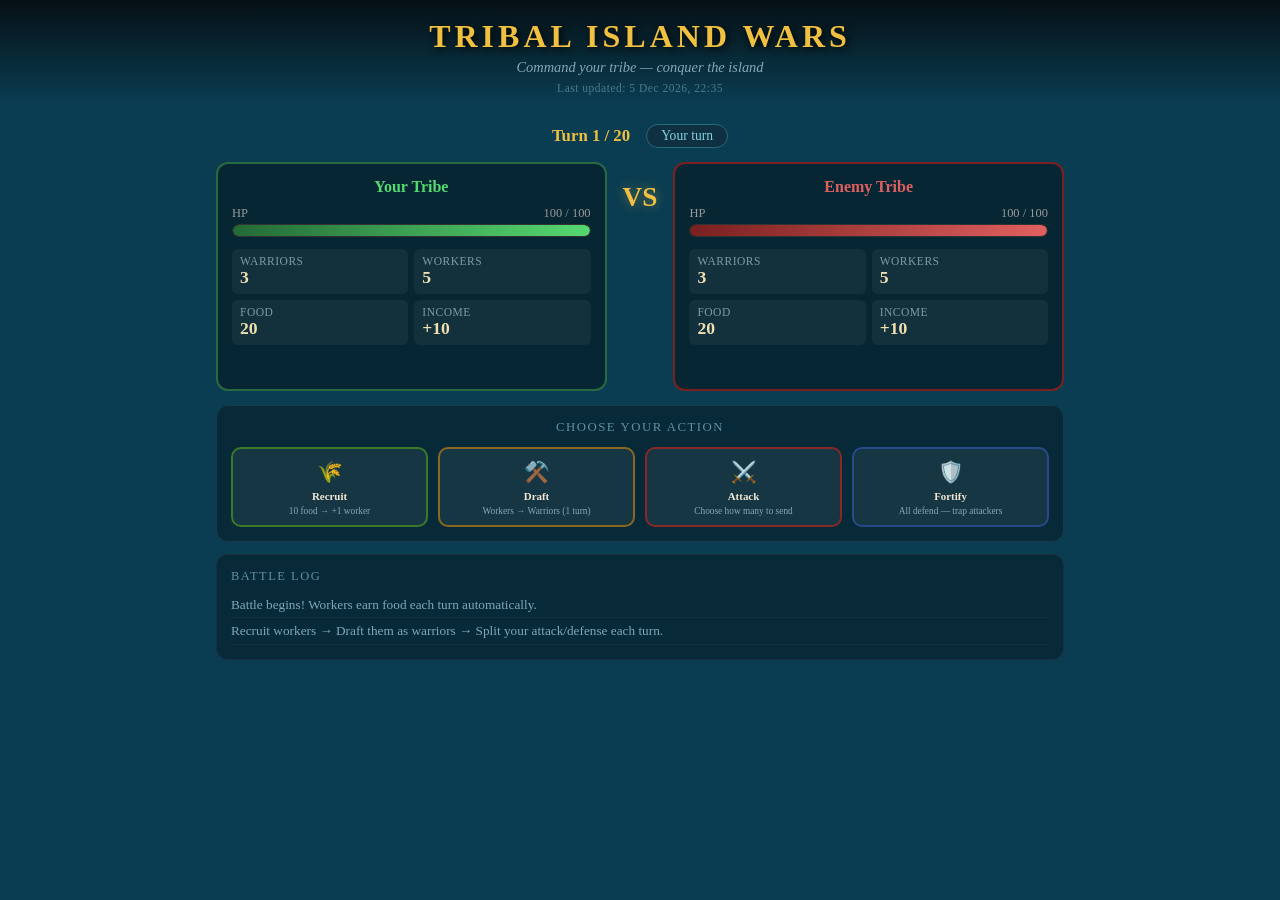
==== commit 9f49c3bb: "Add last-updated timestamp to header Shows the file's deployment date/time automatically using docum" ====
--- a/index.html
+++ b/index.html
@@ -10,6 +10,7 @@
 header { text-align: center; padding: 18px 20px 10px; width: 100%; background: linear-gradient(180deg, #061015 0%, transparent 100%); }
 h1 { font-size: 2em; color: #f0c040; text-shadow: 2px 2px 8px #000; letter-spacing: 4px; }
 .subtitle { color: #80a8b8; font-style: italic; font-size: 0.9em; margin-top: 4px; }
+.last-updated { font-size: 0.72em; color: #4a7a8a; margin-top: 6px; letter-spacing: 0.5px; }
 .game-container { width: 100%; max-width: 880px; padding: 10px 16px 24px; }
 
 .turn-bar { display: flex; justify-content: center; align-items: center; gap: 16px; margin: 10px 0 14px; }
@@ -109,6 +110,7 @@
 <header>
   <h1>TRIBAL ISLAND WARS</h1>
   <p class="subtitle">Command your tribe — conquer the island</p>
+  <p class="last-updated" id="last-updated"></p>
 </header>
 
 <div class="game-container">
@@ -613,6 +615,12 @@
 }
 
 // ── Boot ──────────────────────────────────────────────────────────
+(function() {
+  const d = new Date(document.lastModified);
+  const fmt = d.toLocaleString('en-GB', { day: 'numeric', month: 'short', year: 'numeric', hour: '2-digit', minute: '2-digit' });
+  document.getElementById('last-updated').textContent = 'Last updated: ' + fmt;
+})();
+
 initGame();
 renderUI();
 addLog('Battle begins! Workers earn food each turn automatically.', 'info');
